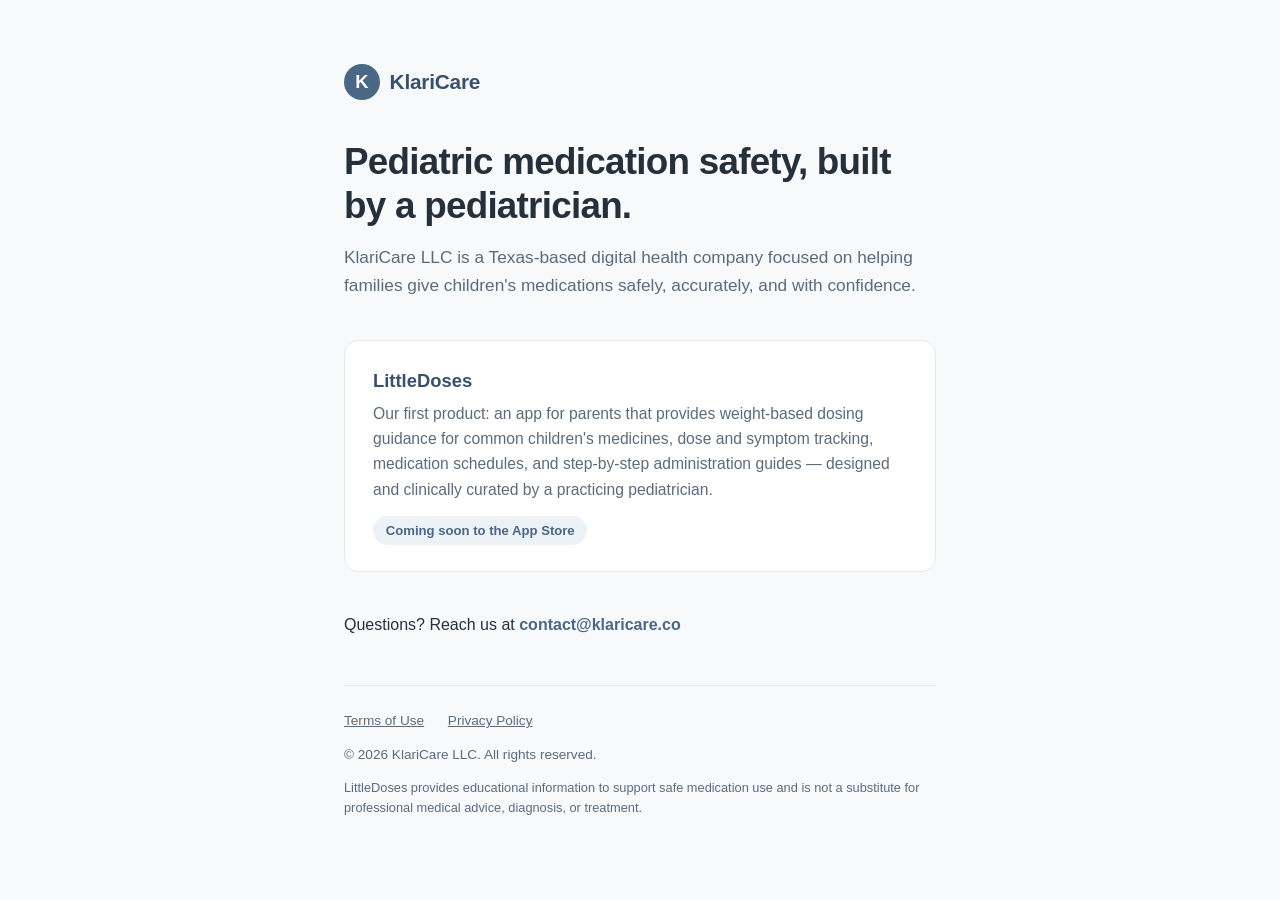
==== index.html @ 80ce30a0 "KlariCare landing page Co-Authored-By: Claude Fable 5 <noreply@anthropic.com>" ====
<!DOCTYPE html>
<html lang="en">
<head>
<meta charset="UTF-8">
<meta name="viewport" content="width=device-width, initial-scale=1.0">
<title>KlariCare — Pediatric Medication Safety</title>
<meta name="description" content="KlariCare LLC builds pediatric medication safety software. Our first product, LittleDoses, helps parents give children's medicine safely and accurately.">
<link rel="icon" href="data:image/svg+xml,<svg xmlns=%22http://www.w3.org/2000/svg%22 viewBox=%220 0 100 100%22><text y=%22.9em%22 font-size=%2290%22>💧</text></svg>">
<style>
  :root {
    --brand: #4a6785;
    --brand-deep: #38506b;
    --ink: #26303b;
    --ink-soft: #5c6b7a;
    --bg: #f7f9fb;
    --card: #ffffff;
    --line: #e3e9ef;
  }
  * { margin: 0; padding: 0; box-sizing: border-box; }
  body {
    font-family: -apple-system, BlinkMacSystemFont, "Segoe UI", Roboto, Helvetica, Arial, sans-serif;
    background: var(--bg);
    color: var(--ink);
    line-height: 1.6;
    -webkit-font-smoothing: antialiased;
  }
  .wrap {
    max-width: 640px;
    margin: 0 auto;
    padding: 4rem 1.5rem 3rem;
  }
  header .mark {
    display: inline-flex;
    align-items: center;
    gap: 0.6rem;
    margin-bottom: 2.5rem;
  }
  header .mark .dot {
    width: 2.25rem;
    height: 2.25rem;
    border-radius: 50%;
    background: var(--brand);
    color: #fff;
    display: flex;
    align-items: center;
    justify-content: center;
    font-weight: 700;
    font-size: 1.15rem;
  }
  header .mark .name {
    font-size: 1.3rem;
    font-weight: 700;
    letter-spacing: -0.01em;
    color: var(--brand-deep);
  }
  h1 {
    font-size: clamp(1.7rem, 5vw, 2.3rem);
    line-height: 1.2;
    letter-spacing: -0.02em;
    margin-bottom: 1rem;
  }
  .lede {
    font-size: 1.08rem;
    color: var(--ink-soft);
    margin-bottom: 2.5rem;
  }
  .card {
    background: var(--card);
    border: 1px solid var(--line);
    border-radius: 14px;
    padding: 1.6rem 1.75rem;
    margin-bottom: 2.5rem;
  }
  .card .app-name {
    font-size: 1.15rem;
    font-weight: 700;
    color: var(--brand-deep);
    margin-bottom: 0.35rem;
  }
  .card p { color: var(--ink-soft); font-size: 0.98rem; }
  .card .soon {
    display: inline-block;
    margin-top: 0.9rem;
    font-size: 0.82rem;
    font-weight: 600;
    color: var(--brand);
    background: #edf2f7;
    border-radius: 999px;
    padding: 0.25rem 0.8rem;
  }
  .contact { margin-bottom: 3rem; }
  .contact a { color: var(--brand); font-weight: 600; text-decoration: none; }
  .contact a:hover { text-decoration: underline; }
  footer {
    border-top: 1px solid var(--line);
    padding-top: 1.5rem;
    font-size: 0.85rem;
    color: var(--ink-soft);
  }
  footer .links { margin-bottom: 0.75rem; }
  footer .links a { color: var(--ink-soft); text-decoration: underline; }
  footer .links a + a { margin-left: 1.25rem; }
  footer .disclaimer { font-size: 0.8rem; margin-top: 0.75rem; }
</style>
</head>
<body>
<div class="wrap">
  <header>
    <div class="mark">
      <div class="dot">K</div>
      <div class="name">KlariCare</div>
    </div>
    <h1>Pediatric medication safety, built by a pediatrician.</h1>
    <p class="lede">
      KlariCare LLC is a Texas-based digital health company focused on helping
      families give children's medications safely, accurately, and with confidence.
    </p>
  </header>

  <div class="card">
    <div class="app-name">LittleDoses</div>
    <p>
      Our first product: an app for parents that provides weight-based dosing
      guidance for common children's medicines, dose and symptom tracking,
      medication schedules, and step-by-step administration guides — designed
      and clinically curated by a practicing pediatrician.
    </p>
    <span class="soon">Coming soon to the App Store</span>
  </div>

  <div class="contact">
    <p>Questions? Reach us at <a href="mailto:contact@klaricare.co">contact@klaricare.co</a></p>
  </div>

  <footer>
    <div class="links">
      <a href="https://kc2526.github.io/littledoses-legal/terms.html">Terms of Use</a>
      <a href="https://kc2526.github.io/littledoses-legal/privacy.html">Privacy Policy</a>
    </div>
    <div>© 2026 KlariCare LLC. All rights reserved.</div>
    <div class="disclaimer">
      LittleDoses provides educational information to support safe medication use
      and is not a substitute for professional medical advice, diagnosis, or treatment.
    </div>
  </footer>
</div>
</body>
</html>
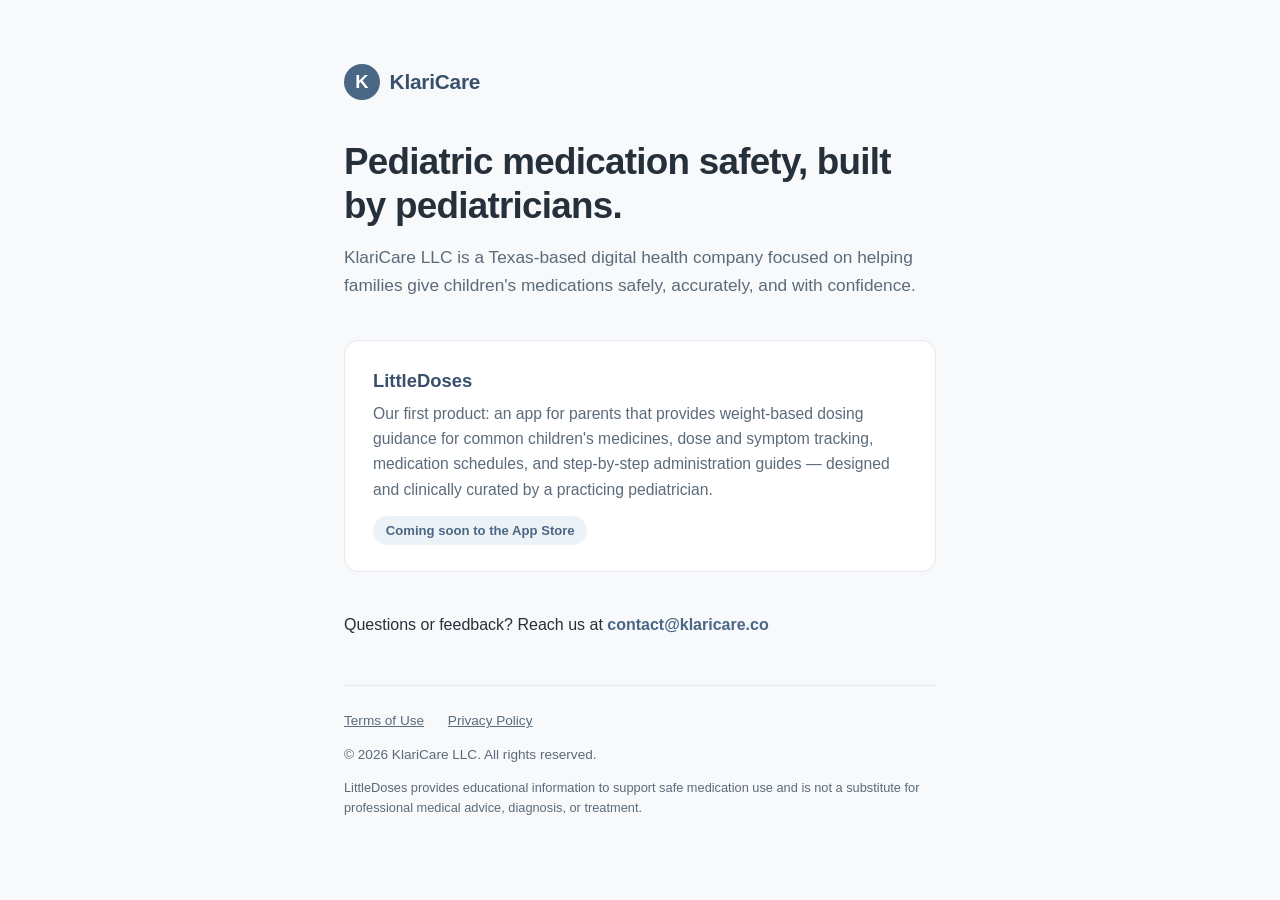
==== commit 2a449f75: "Copy: 'built by pediatricians' + 'Questions or feedback?' Co-Authored-By: Claude Fable 5 <noreply@an" ====
--- a/index.html
+++ b/index.html
@@ -110,7 +110,7 @@
       <div class="dot">K</div>
       <div class="name">KlariCare</div>
     </div>
-    <h1>Pediatric medication safety, built by a pediatrician.</h1>
+    <h1>Pediatric medication safety, built by pediatricians.</h1>
     <p class="lede">
       KlariCare LLC is a Texas-based digital health company focused on helping
       families give children's medications safely, accurately, and with confidence.
@@ -129,13 +129,13 @@
   </div>
 
   <div class="contact">
-    <p>Questions? Reach us at <a href="mailto:contact@klaricare.co">contact@klaricare.co</a></p>
+    <p>Questions or feedback? Reach us at <a href="mailto:contact@klaricare.co">contact@klaricare.co</a></p>
   </div>
 
   <footer>
     <div class="links">
-      <a href="https://kc2526.github.io/littledoses-legal/terms.html">Terms of Use</a>
-      <a href="https://kc2526.github.io/littledoses-legal/privacy.html">Privacy Policy</a>
+      <a href="/terms.html">Terms of Use</a>
+      <a href="/privacy.html">Privacy Policy</a>
     </div>
     <div>© 2026 KlariCare LLC. All rights reserved.</div>
     <div class="disclaimer">
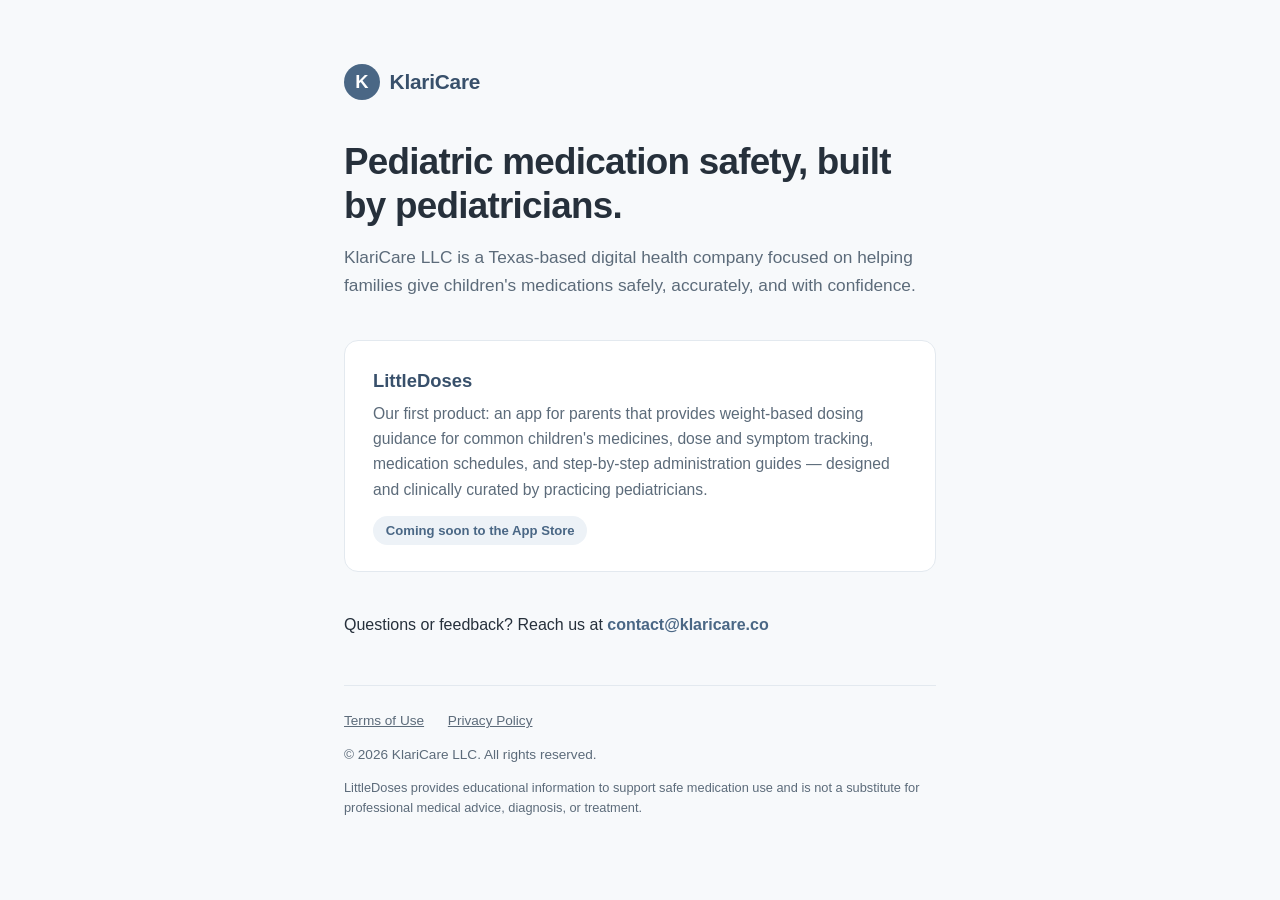
==== commit 0904c077: "Copy: card line -> 'clinically curated by practicing pediatricians' Co-Authored-By: Claude Fable 5 <" ====
--- a/index.html
+++ b/index.html
@@ -123,7 +123,7 @@
       Our first product: an app for parents that provides weight-based dosing
       guidance for common children's medicines, dose and symptom tracking,
       medication schedules, and step-by-step administration guides — designed
-      and clinically curated by a practicing pediatrician.
+      and clinically curated by practicing pediatricians.
     </p>
     <span class="soon">Coming soon to the App Store</span>
   </div>
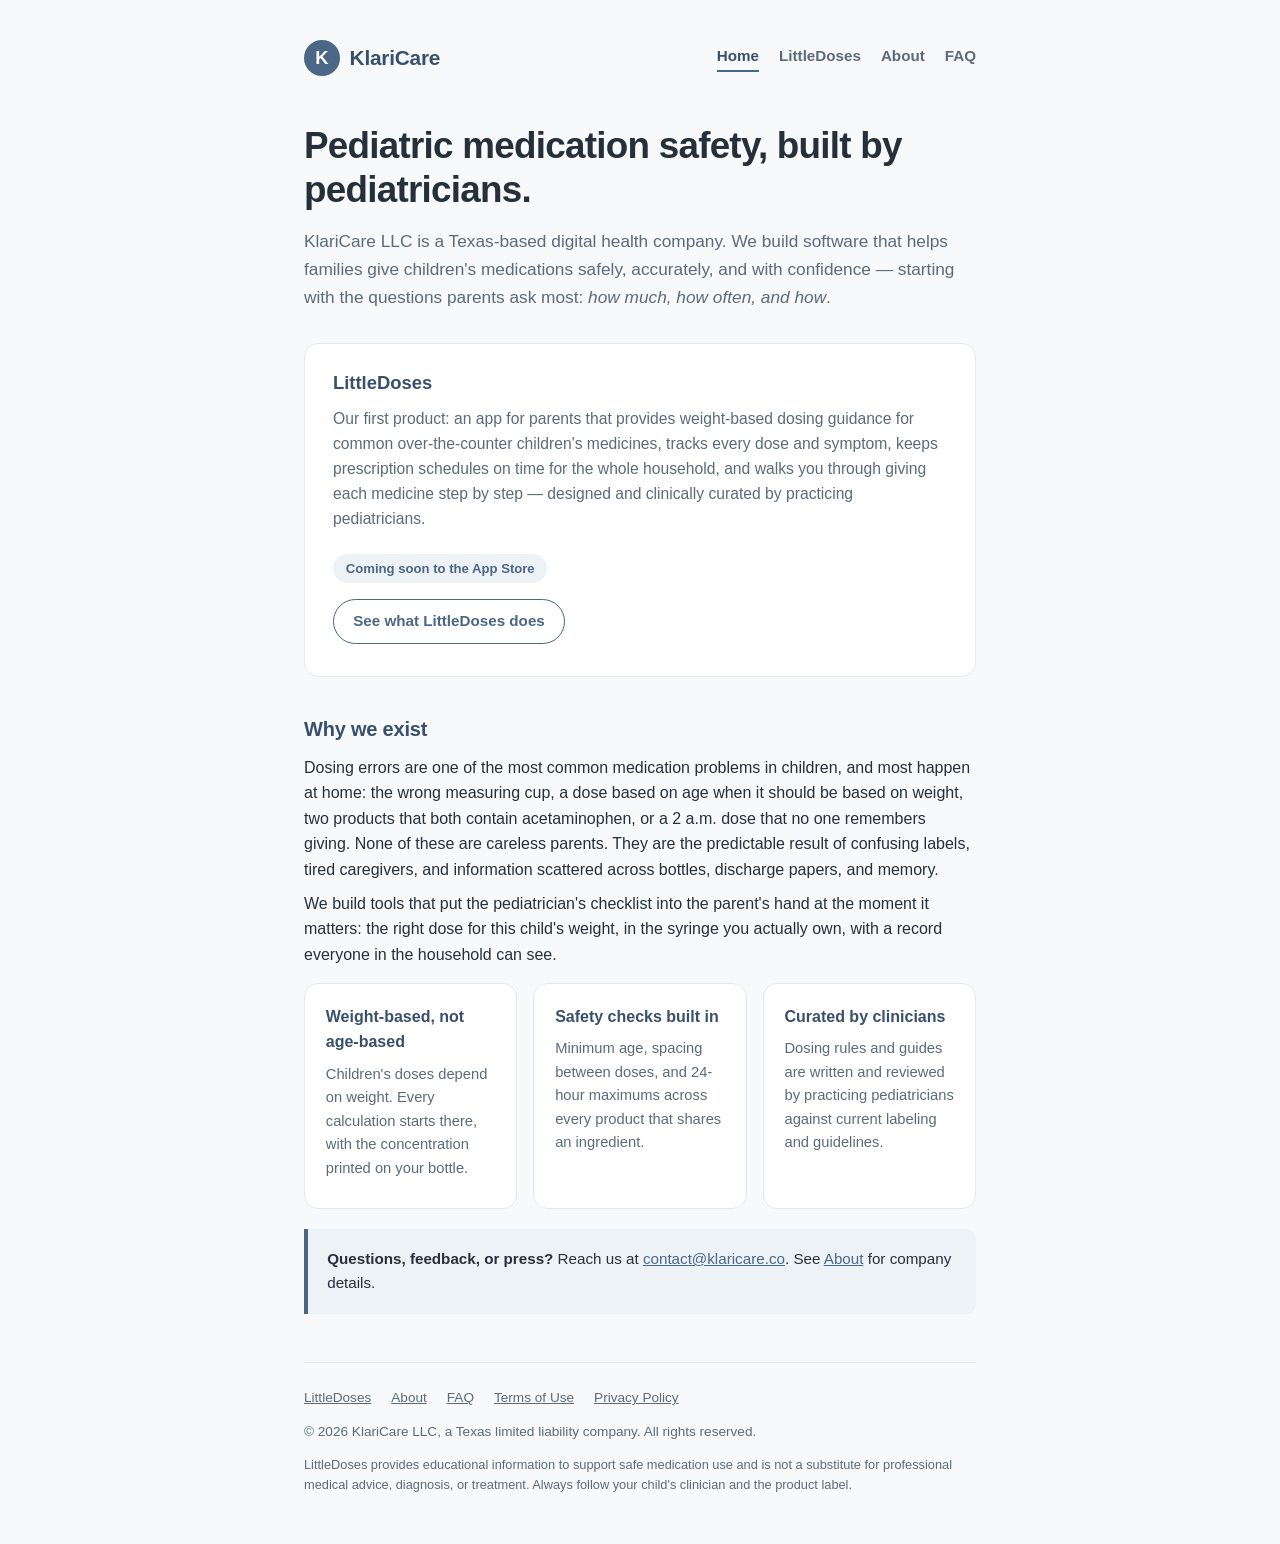
==== commit 5bdd8f1e: "Add files via upload" ====
--- a/index.html
+++ b/index.html
@@ -4,143 +4,99 @@
 <meta charset="UTF-8">
 <meta name="viewport" content="width=device-width, initial-scale=1.0">
 <title>KlariCare — Pediatric Medication Safety</title>
-<meta name="description" content="KlariCare LLC builds pediatric medication safety software. Our first product, LittleDoses, helps parents give children's medicine safely and accurately.">
+<meta name="description" content="KlariCare LLC is a Texas digital health company building pediatric medication safety software. Our first product, LittleDoses, helps parents give children's medicine safely and accurately.">
+<link rel="canonical" href="https://klaricare.co/">
+<meta property="og:title" content="KlariCare — Pediatric Medication Safety">
+<meta property="og:description" content="Pediatric medication safety software, built by pediatricians. Makers of LittleDoses.">
+<meta property="og:url" content="https://klaricare.co/">
+<meta property="og:type" content="website">
 <link rel="icon" href="data:image/svg+xml,<svg xmlns=%22http://www.w3.org/2000/svg%22 viewBox=%220 0 100 100%22><text y=%22.9em%22 font-size=%2290%22>💧</text></svg>">
-<style>
-  :root {
-    --brand: #4a6785;
-    --brand-deep: #38506b;
-    --ink: #26303b;
-    --ink-soft: #5c6b7a;
-    --bg: #f7f9fb;
-    --card: #ffffff;
-    --line: #e3e9ef;
-  }
-  * { margin: 0; padding: 0; box-sizing: border-box; }
-  body {
-    font-family: -apple-system, BlinkMacSystemFont, "Segoe UI", Roboto, Helvetica, Arial, sans-serif;
-    background: var(--bg);
-    color: var(--ink);
-    line-height: 1.6;
-    -webkit-font-smoothing: antialiased;
-  }
-  .wrap {
-    max-width: 640px;
-    margin: 0 auto;
-    padding: 4rem 1.5rem 3rem;
-  }
-  header .mark {
-    display: inline-flex;
-    align-items: center;
-    gap: 0.6rem;
-    margin-bottom: 2.5rem;
-  }
-  header .mark .dot {
-    width: 2.25rem;
-    height: 2.25rem;
-    border-radius: 50%;
-    background: var(--brand);
-    color: #fff;
-    display: flex;
-    align-items: center;
-    justify-content: center;
-    font-weight: 700;
-    font-size: 1.15rem;
-  }
-  header .mark .name {
-    font-size: 1.3rem;
-    font-weight: 700;
-    letter-spacing: -0.01em;
-    color: var(--brand-deep);
-  }
-  h1 {
-    font-size: clamp(1.7rem, 5vw, 2.3rem);
-    line-height: 1.2;
-    letter-spacing: -0.02em;
-    margin-bottom: 1rem;
-  }
-  .lede {
-    font-size: 1.08rem;
-    color: var(--ink-soft);
-    margin-bottom: 2.5rem;
-  }
-  .card {
-    background: var(--card);
-    border: 1px solid var(--line);
-    border-radius: 14px;
-    padding: 1.6rem 1.75rem;
-    margin-bottom: 2.5rem;
-  }
-  .card .app-name {
-    font-size: 1.15rem;
-    font-weight: 700;
-    color: var(--brand-deep);
-    margin-bottom: 0.35rem;
-  }
-  .card p { color: var(--ink-soft); font-size: 0.98rem; }
-  .card .soon {
-    display: inline-block;
-    margin-top: 0.9rem;
-    font-size: 0.82rem;
-    font-weight: 600;
-    color: var(--brand);
-    background: #edf2f7;
-    border-radius: 999px;
-    padding: 0.25rem 0.8rem;
-  }
-  .contact { margin-bottom: 3rem; }
-  .contact a { color: var(--brand); font-weight: 600; text-decoration: none; }
-  .contact a:hover { text-decoration: underline; }
-  footer {
-    border-top: 1px solid var(--line);
-    padding-top: 1.5rem;
-    font-size: 0.85rem;
-    color: var(--ink-soft);
-  }
-  footer .links { margin-bottom: 0.75rem; }
-  footer .links a { color: var(--ink-soft); text-decoration: underline; }
-  footer .links a + a { margin-left: 1.25rem; }
-  footer .disclaimer { font-size: 0.8rem; margin-top: 0.75rem; }
-</style>
+<link rel="stylesheet" href="/style.css">
+<script type="application/ld+json">
+{
+  "@context": "https://schema.org",
+  "@type": "Organization",
+  "name": "KlariCare LLC",
+  "legalName": "KlariCare LLC",
+  "url": "https://klaricare.co",
+  "email": "contact@klaricare.co",
+  "address": { "@type": "PostalAddress", "addressRegion": "TX", "addressCountry": "US" },
+  "founder": { "@type": "Person", "name": "Ahmad Qawasmi, MD", "jobTitle": "Founder, Board-Certified Pediatrician" },
+  "description": "Pediatric medication safety software company. Maker of the LittleDoses app for parents."
+}
+</script>
 </head>
 <body>
 <div class="wrap">
+  <div class="top">
+    <a class="mark" href="/"><div class="dot">K</div><div class="name">KlariCare</div></a>
+    <nav class="main">
+      <a href="/" aria-current="page">Home</a>
+      <a href="/littledoses.html">LittleDoses</a>
+      <a href="/about.html">About</a>
+      <a href="/faq.html">FAQ</a>
+    </nav>
+  </div>
+
   <header>
-    <div class="mark">
-      <div class="dot">K</div>
-      <div class="name">KlariCare</div>
-    </div>
     <h1>Pediatric medication safety, built by pediatricians.</h1>
     <p class="lede">
-      KlariCare LLC is a Texas-based digital health company focused on helping
-      families give children's medications safely, accurately, and with confidence.
+      KlariCare LLC is a Texas-based digital health company. We build software that
+      helps families give children's medications safely, accurately, and with confidence —
+      starting with the questions parents ask most: <em>how much, how often, and how</em>.
     </p>
   </header>
 
   <div class="card">
     <div class="app-name">LittleDoses</div>
     <p>
-      Our first product: an app for parents that provides weight-based dosing
-      guidance for common children's medicines, dose and symptom tracking,
-      medication schedules, and step-by-step administration guides — designed
-      and clinically curated by practicing pediatricians.
+      Our first product: an app for parents that provides weight-based dosing guidance for
+      common over-the-counter children's medicines, tracks every dose and symptom, keeps
+      prescription schedules on time for the whole household, and walks you through giving
+      each medicine step by step — designed and clinically curated by practicing pediatricians.
     </p>
-    <span class="soon">Coming soon to the App Store</span>
+    <span class="pill">Coming soon to the App Store</span>
+    <p style="margin-top:1rem"><a class="btn ghost" href="/littledoses.html">See what LittleDoses does</a></p>
   </div>
 
-  <div class="contact">
-    <p>Questions or feedback? Reach us at <a href="mailto:contact@klaricare.co">contact@klaricare.co</a></p>
+  <h2>Why we exist</h2>
+  <p>
+    Dosing errors are one of the most common medication problems in children, and most
+    happen at home: the wrong measuring cup, a dose based on age when it should be based
+    on weight, two products that both contain acetaminophen, or a 2 a.m. dose that no one
+    remembers giving. None of these are careless parents. They are the predictable result of
+    confusing labels, tired caregivers, and information scattered across bottles, discharge
+    papers, and memory.
+  </p>
+  <p>
+    We build tools that put the pediatrician's checklist into the parent's hand at the moment
+    it matters: the right dose for this child's weight, in the syringe you actually own, with
+    a record everyone in the household can see.
+  </p>
+
+  <div class="grid">
+    <div class="card"><h3>Weight-based, not age-based</h3><p>Children's doses depend on weight. Every calculation starts there, with the concentration printed on your bottle.</p></div>
+    <div class="card"><h3>Safety checks built in</h3><p>Minimum age, spacing between doses, and 24-hour maximums across every product that shares an ingredient.</p></div>
+    <div class="card"><h3>Curated by clinicians</h3><p>Dosing rules and guides are written and reviewed by practicing pediatricians against current labeling and guidelines.</p></div>
+  </div>
+
+  <div class="callout">
+    <p><strong>Questions, feedback, or press?</strong> Reach us at <a href="mailto:contact@klaricare.co">contact@klaricare.co</a>. See <a href="/about.html">About</a> for company details.</p>
   </div>
 
   <footer>
     <div class="links">
+      <a href="/littledoses.html">LittleDoses</a>
+      <a href="/about.html">About</a>
+      <a href="/faq.html">FAQ</a>
       <a href="/terms.html">Terms of Use</a>
       <a href="/privacy.html">Privacy Policy</a>
     </div>
-    <div>© 2026 KlariCare LLC. All rights reserved.</div>
+    <div>© 2026 KlariCare LLC, a Texas limited liability company. All rights reserved.</div>
     <div class="disclaimer">
       LittleDoses provides educational information to support safe medication use
       and is not a substitute for professional medical advice, diagnosis, or treatment.
+      Always follow your child's clinician and the product label.
     </div>
   </footer>
 </div>
--- a/style.css
+++ b/style.css
@@ -0,0 +1,104 @@
+:root {
+  --brand: #4a6785;
+  --brand-deep: #38506b;
+  --ink: #26303b;
+  --ink-soft: #5c6b7a;
+  --bg: #f7f9fb;
+  --card: #ffffff;
+  --line: #e3e9ef;
+  --tint: #edf2f7;
+}
+* { margin: 0; padding: 0; box-sizing: border-box; }
+html { scroll-behavior: smooth; }
+body {
+  font-family: -apple-system, BlinkMacSystemFont, "Segoe UI", Roboto, Helvetica, Arial, sans-serif;
+  background: var(--bg);
+  color: var(--ink);
+  line-height: 1.6;
+  -webkit-font-smoothing: antialiased;
+}
+.wrap { max-width: 720px; margin: 0 auto; padding: 2.5rem 1.5rem 3rem; }
+
+/* Header + nav */
+.top {
+  display: flex; align-items: center; justify-content: space-between;
+  flex-wrap: wrap; gap: 0.75rem 1.5rem; margin-bottom: 3rem;
+}
+.mark { display: inline-flex; align-items: center; gap: 0.6rem; text-decoration: none; }
+.mark .dot {
+  width: 2.25rem; height: 2.25rem; border-radius: 50%;
+  background: var(--brand); color: #fff;
+  display: flex; align-items: center; justify-content: center;
+  font-weight: 700; font-size: 1.15rem;
+}
+.mark .name { font-size: 1.3rem; font-weight: 700; letter-spacing: -0.01em; color: var(--brand-deep); }
+nav.main { display: flex; gap: 1.25rem; font-size: 0.95rem; }
+nav.main a { color: var(--ink-soft); text-decoration: none; font-weight: 600; padding-bottom: 2px; border-bottom: 2px solid transparent; }
+nav.main a:hover { color: var(--brand); }
+nav.main a[aria-current="page"] { color: var(--brand-deep); border-bottom-color: var(--brand); }
+
+/* Type */
+h1 { font-size: clamp(1.7rem, 5vw, 2.3rem); line-height: 1.2; letter-spacing: -0.02em; margin-bottom: 1rem; }
+h2 { font-size: 1.25rem; color: var(--brand-deep); margin: 2.25rem 0 0.6rem; letter-spacing: -0.01em; }
+h3 { font-size: 1.02rem; color: var(--brand-deep); margin: 1.25rem 0 0.3rem; }
+p { margin: 0.5rem 0; }
+p.lede { font-size: 1.08rem; color: var(--ink-soft); margin-bottom: 2rem; }
+.meta { color: var(--ink-soft); font-size: 0.8rem; text-transform: uppercase; letter-spacing: 0.04em; font-weight: 700; margin-bottom: 1.25rem; }
+a { color: var(--brand); }
+ul { padding-left: 1.25rem; margin: 0.5rem 0; }
+li { margin: 0.3rem 0; }
+
+/* Cards */
+.card {
+  background: var(--card); border: 1px solid var(--line); border-radius: 14px;
+  padding: 1.5rem 1.75rem; margin: 1.25rem 0;
+}
+.card .app-name { font-size: 1.15rem; font-weight: 700; color: var(--brand-deep); margin-bottom: 0.35rem; }
+.card p { color: var(--ink-soft); font-size: 0.98rem; }
+.pill {
+  display: inline-block; margin-top: 0.9rem; font-size: 0.82rem; font-weight: 600;
+  color: var(--brand); background: var(--tint); border-radius: 999px; padding: 0.25rem 0.8rem;
+}
+.grid { display: grid; grid-template-columns: repeat(auto-fit, minmax(210px, 1fr)); gap: 1rem; margin: 1rem 0 0.5rem; }
+.grid .card { margin: 0; padding: 1.2rem 1.3rem; }
+.grid .card h3 { margin: 0 0 0.3rem; font-size: 1rem; }
+.grid .card p { font-size: 0.92rem; }
+.callout {
+  border-left: 4px solid var(--brand); background: var(--tint);
+  border-radius: 0 10px 10px 0; padding: 0.9rem 1.2rem; margin: 1.25rem 0; font-size: 0.95rem;
+}
+.callout p { margin: 0.25rem 0; }
+.btn {
+  display: inline-block; background: var(--brand); color: #fff; text-decoration: none;
+  font-weight: 600; padding: 0.6rem 1.2rem; border-radius: 999px; font-size: 0.95rem;
+}
+.btn:hover { background: var(--brand-deep); }
+.btn.ghost { background: transparent; color: var(--brand); border: 1px solid var(--brand); }
+.btn + .btn { margin-left: 0.6rem; }
+
+/* FAQ */
+details { border-bottom: 1px solid var(--line); padding: 0.85rem 0; }
+details summary { cursor: pointer; font-weight: 600; color: var(--brand-deep); list-style: none; display: flex; justify-content: space-between; gap: 1rem; }
+details summary::-webkit-details-marker { display: none; }
+details summary::after { content: "+"; color: var(--brand); font-weight: 700; flex-shrink: 0; }
+details[open] summary::after { content: "–"; }
+details p { color: var(--ink-soft); font-size: 0.96rem; }
+
+/* Definition list (company facts) */
+dl.facts { display: grid; grid-template-columns: max-content 1fr; gap: 0.35rem 1.25rem; margin: 0.75rem 0; font-size: 0.96rem; }
+dl.facts dt { color: var(--ink-soft); font-weight: 600; }
+dl.facts dd { margin: 0; }
+
+/* Footer */
+footer { margin-top: 3rem; border-top: 1px solid var(--line); padding-top: 1.5rem; font-size: 0.85rem; color: var(--ink-soft); }
+footer .links { margin-bottom: 0.75rem; display: flex; flex-wrap: wrap; gap: 0.4rem 1.25rem; }
+footer .links a { color: var(--ink-soft); text-decoration: underline; }
+footer .disclaimer { font-size: 0.8rem; margin-top: 0.75rem; }
+
+@media (max-width: 480px) {
+  .wrap { padding-top: 1.75rem; }
+  .top { margin-bottom: 2rem; }
+  nav.main { gap: 0.9rem; font-size: 0.9rem; }
+  dl.facts { grid-template-columns: 1fr; gap: 0.1rem; }
+  dl.facts dt { margin-top: 0.5rem; }
+}
